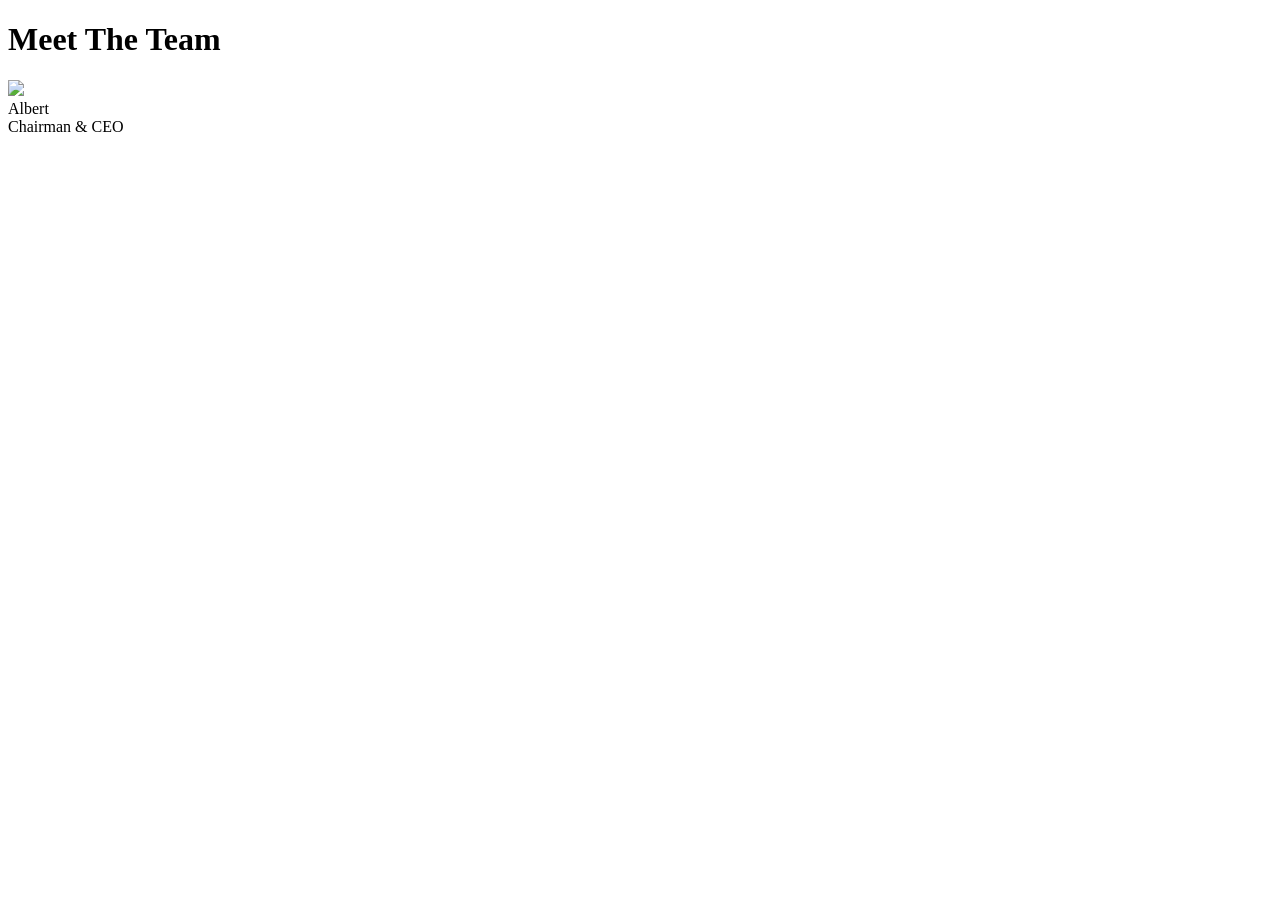
==== meet-the-team.html @ b0cb4a69 "added an html file" ====
<!DOCTYPE html>
<html lang="en">
<head>
  <meta charset="UTF-8">
  <meta name="viewport" content="width=device-width, initial-scale=1.0">
  <title>Meet The Team</title>
  <link rel="stylesheet" href="meet-the-team.css">
</head>
<body>
  <h1>Meet The Team</h1>
  <div class="grid">
    <div class="bio-image-wrapper">
      <img class="blur" src="pexels-nathan-cowley-634021.jpg">
      <div class="description fade">
        <div class="description-content">
          <div class="name">Albert</div>
          <div class="title">Chairman & CEO</div>
        </div>
      </div>
    </div>
  </div>
</body>
</html>
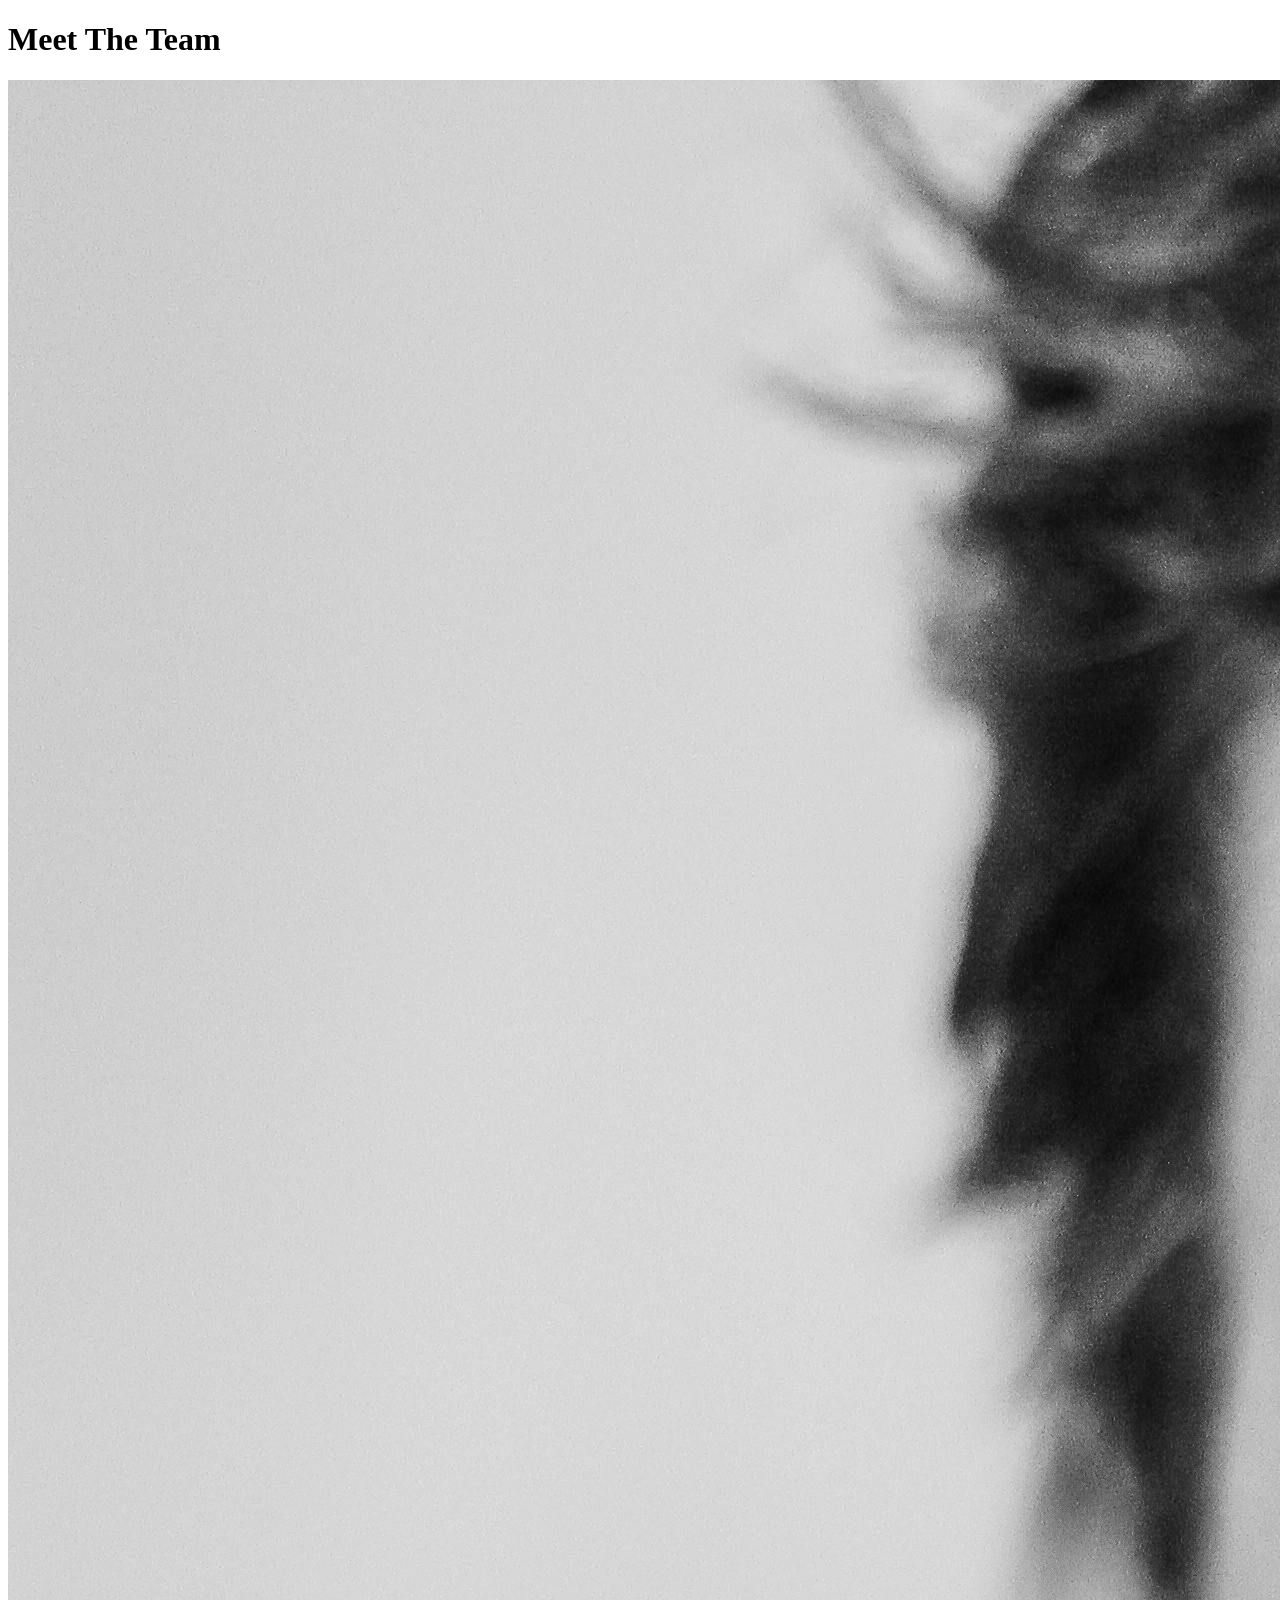
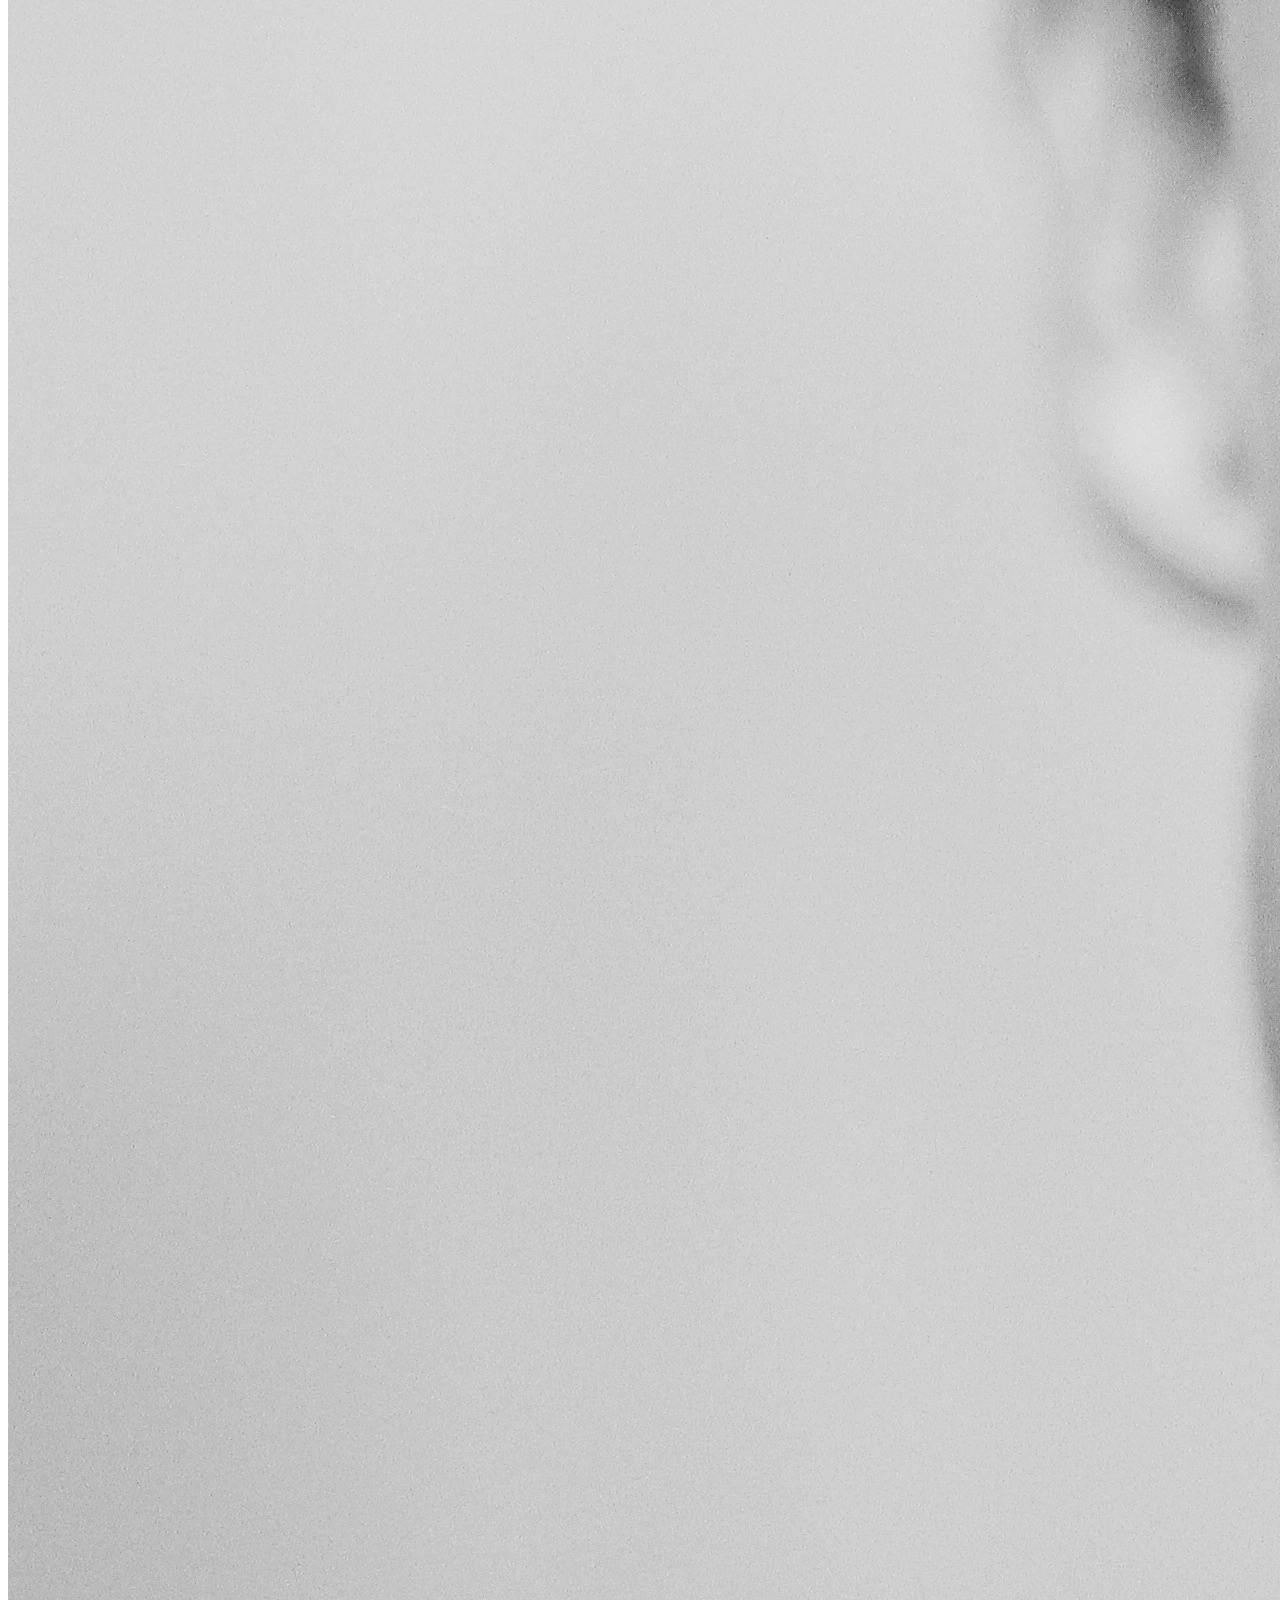
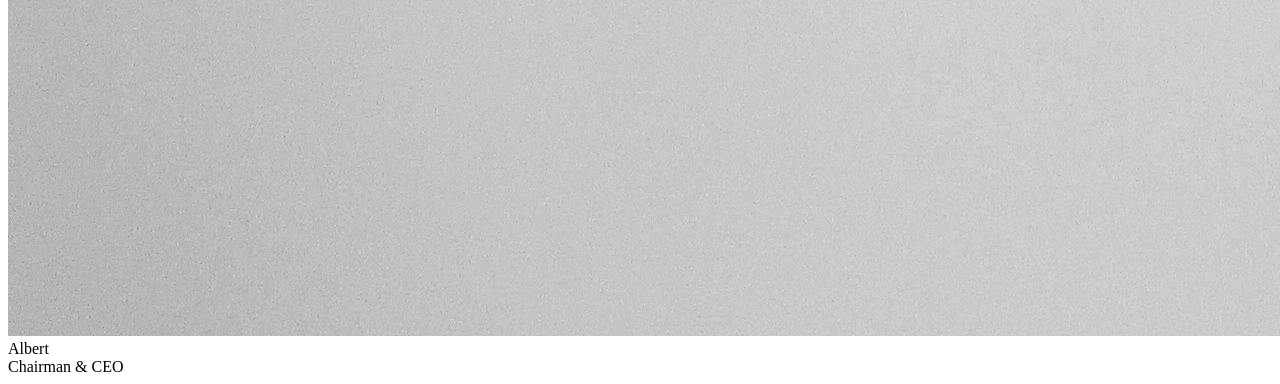
==== commit 30b61eac: "added a folder for the images" ====
--- a/meet-the-team.html
+++ b/meet-the-team.html
@@ -10,7 +10,7 @@
   <h1>Meet The Team</h1>
   <div class="grid">
     <div class="bio-image-wrapper">
-      <img class="blur" src="pexels-nathan-cowley-634021.jpg">
+      <img class="blur" src="images/pexels-nathan-cowley-634021.jpg">
       <div class="description fade">
         <div class="description-content">
           <div class="name">Albert</div>
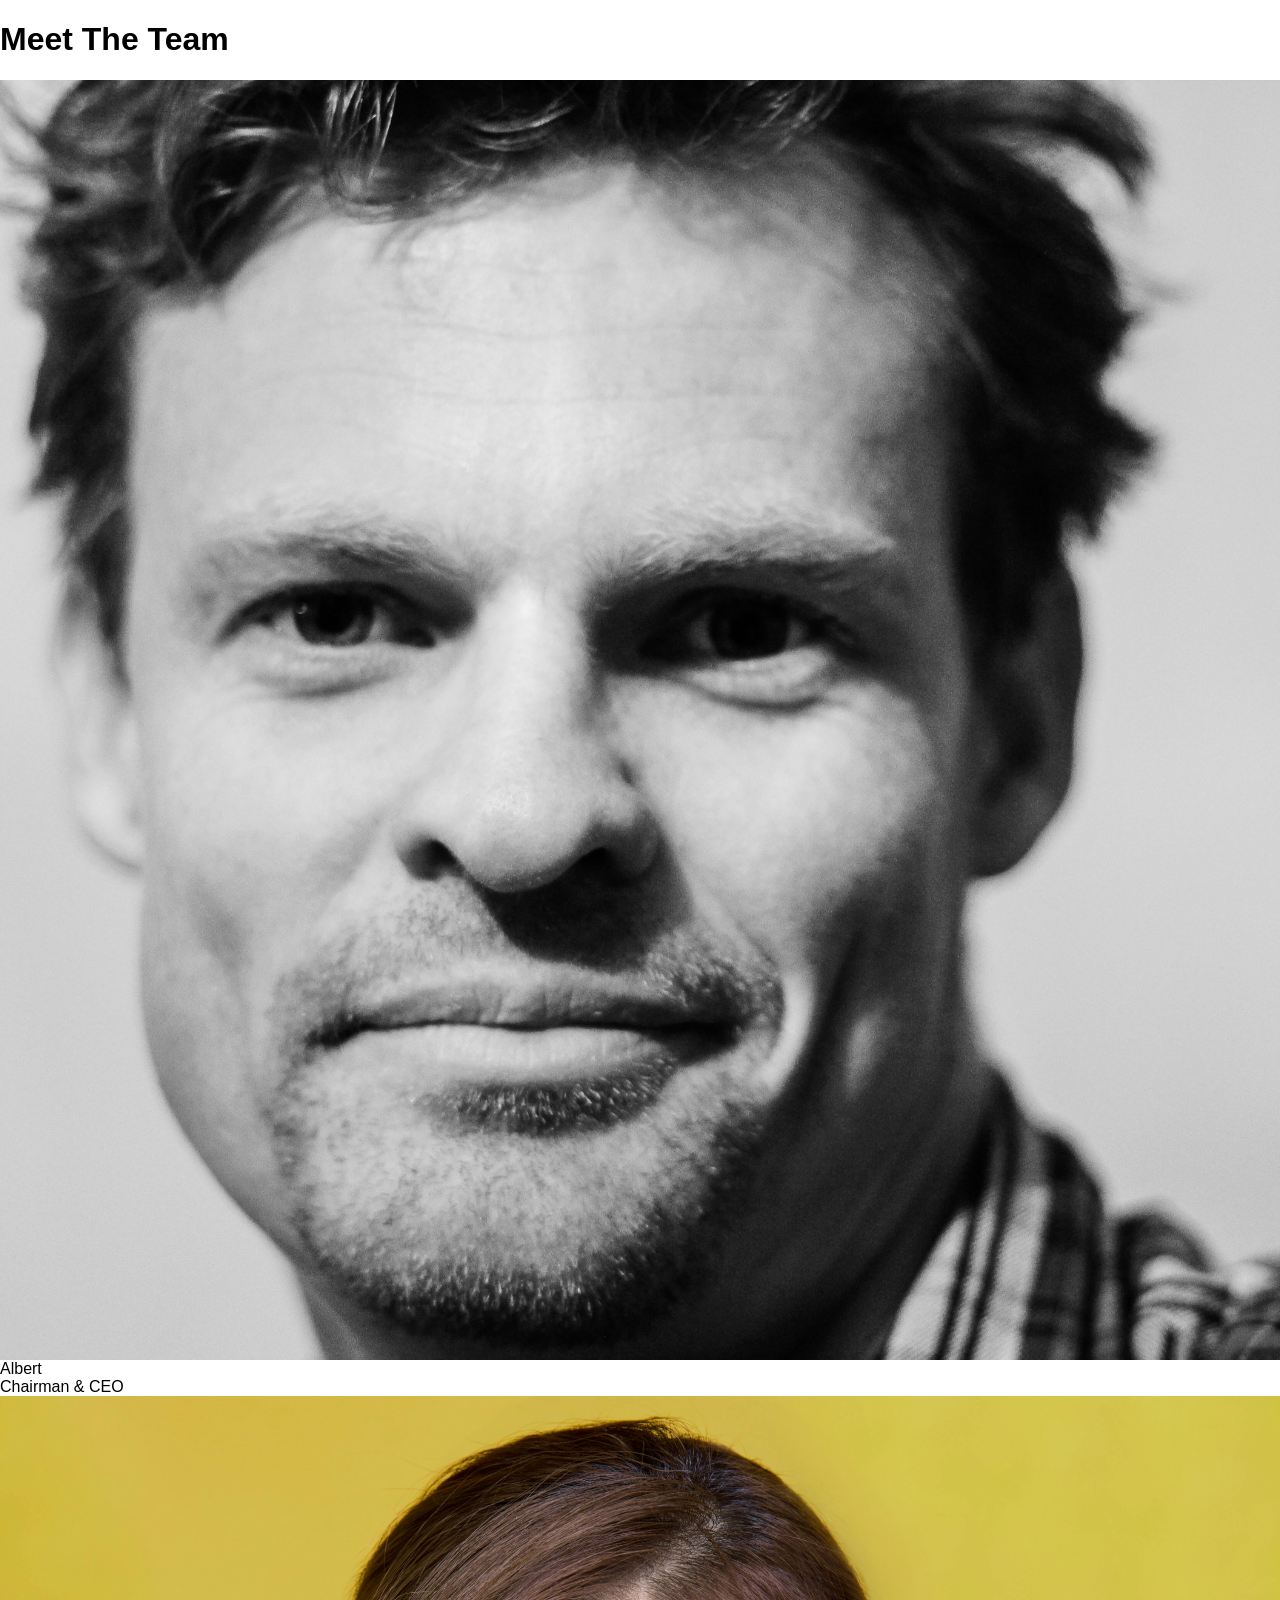
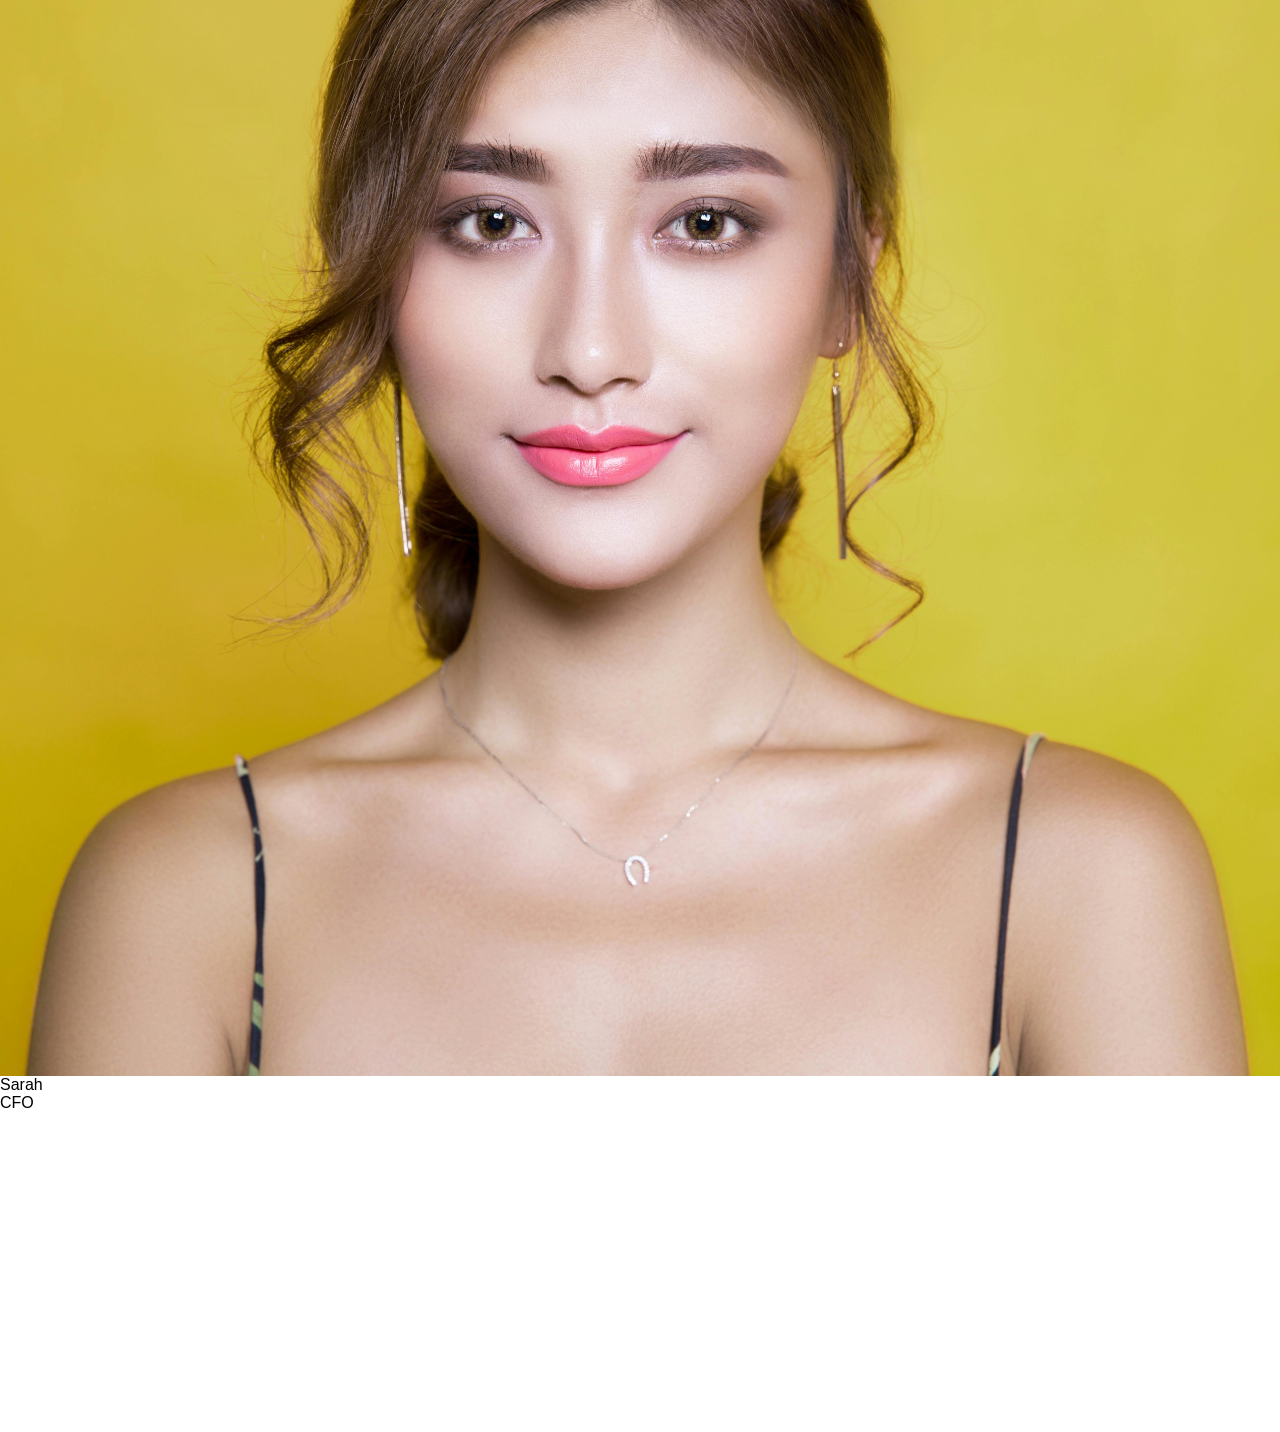
==== commit 05fa2230: "added another .bio-image-container div for the second image" ====
--- a/meet-the-team.html
+++ b/meet-the-team.html
@@ -9,6 +9,7 @@
 <body>
   <h1>Meet The Team</h1>
   <div class="grid">
+    <!--Bio Image 1-->
     <div class="bio-image-wrapper">
       <img class="blur" src="images/pexels-nathan-cowley-634021.jpg">
       <div class="description fade">
@@ -18,6 +19,15 @@
         </div>
       </div>
     </div>
+    <div class="bio-image-wrapper">
+      <img class="blur" src="images/pexels-pixabay-415829.jpg">
+      <div class="description fade">
+        <div class="description-content">
+          <div class="name">Sarah</div>
+          <div class="title">CFO</div>
+        </div>
+      </div>
+    </div>
   </div>
 </body>
 </html>
--- a/meet-the-team.css
+++ b/meet-the-team.css
@@ -0,0 +1,35 @@
+* {
+  font-family: Arial, Helvetica, sans-serif;
+}
+
+body {
+  margin: 0;
+  margin-bottom: 20rem;
+}
+
+.grid {
+  display: grid;
+  grid-template-columns: repeat(auto-fit, (minmax(42vh, 1fr)));
+}
+
+.bio-image-wrapper {
+  display: block;
+  
+  position: relative;
+
+  cursor: pointer;
+
+  gap: 1vw;
+}
+
+.bio-image-wrapper > img {
+  display: block;
+  width: 100%;
+  aspect-ratio: 1/1;
+
+  margin: auto;
+  text-align: center;
+
+  object-fit: cover;
+  object-position: center;
+}
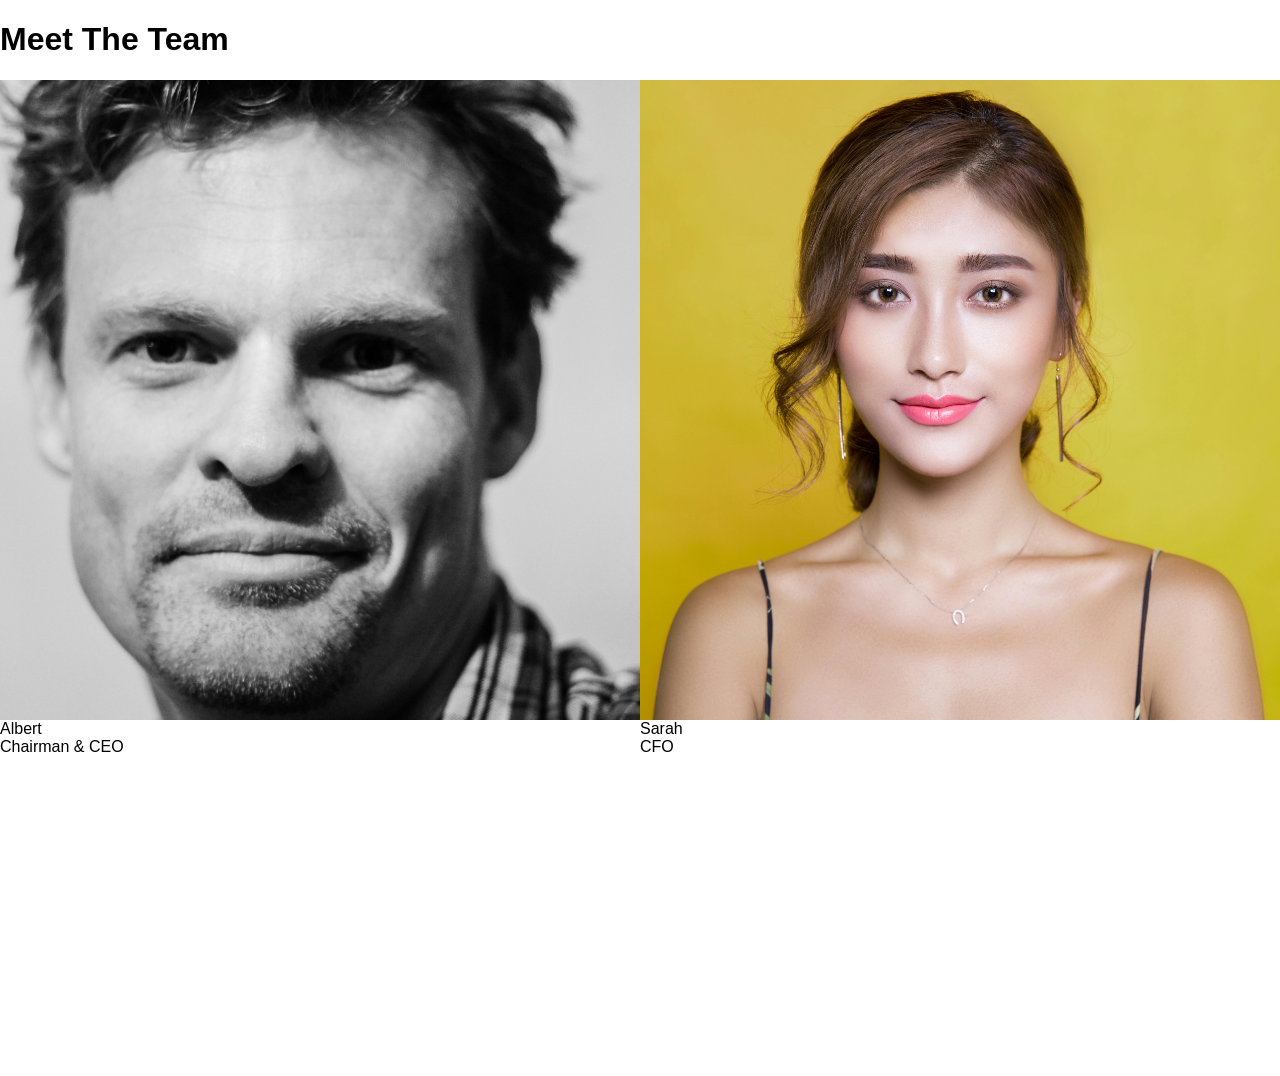
==== commit 222c753d: "updated img class for the second image" ====
--- a/meet-the-team.html
+++ b/meet-the-team.html
@@ -20,7 +20,7 @@
       </div>
     </div>
     <div class="bio-image-wrapper">
-      <img class="blur" src="images/pexels-pixabay-415829.jpg">
+      <img class="zoom blur" src="images/pexels-pixabay-415829.jpg">
       <div class="description fade">
         <div class="description-content">
           <div class="name">Sarah</div>
--- a/meet-the-team.css
+++ b/meet-the-team.css
@@ -9,7 +9,7 @@
 
 .grid {
   display: grid;
-  grid-template-columns: repeat(auto-fit, (minmax(42vh, 1fr)));
+  grid-template-columns: repeat(auto-fit, minmax(42vh, 1fr));
 }
 
 .bio-image-wrapper {
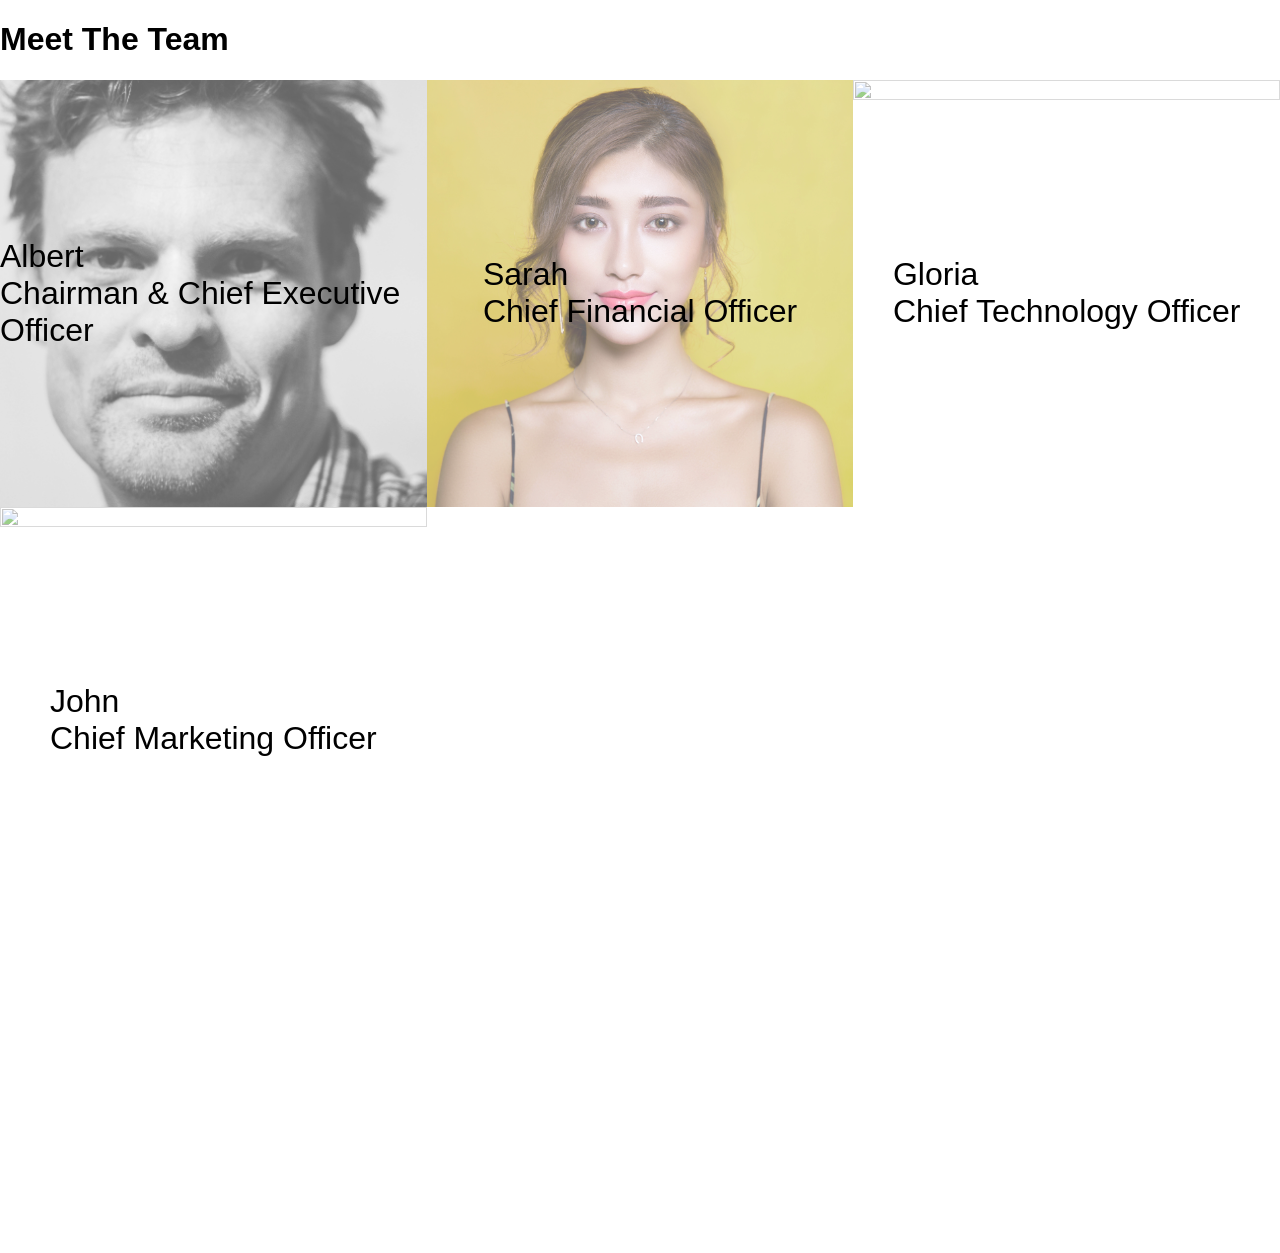
==== commit 7b2e8346: "added 2 new .bio-image-wrapper div containers & edited the titles" ====
--- a/meet-the-team.html
+++ b/meet-the-team.html
@@ -15,16 +15,37 @@
       <div class="description fade">
         <div class="description-content">
           <div class="name">Albert</div>
-          <div class="title">Chairman & CEO</div>
+          <div class="title">Chairman & Chief Executive Officer</div>
         </div>
       </div>
     </div>
+    <!--Bio Image 2-->
     <div class="bio-image-wrapper">
       <img class="zoom blur" src="images/pexels-pixabay-415829.jpg">
       <div class="description fade">
         <div class="description-content">
           <div class="name">Sarah</div>
-          <div class="title">CFO</div>
+          <div class="title">Chief Financial Officer</div>
+        </div>
+      </div>
+    </div>
+    <!--Bio Image 3-->
+    <div class="bio-image-wrapper">
+      <img class="zoom blur" src="images/pexels-andrea-piacquadio-762020.jpg">
+      <div class="description fade">
+        <div class="description-content">
+          <div class="name">Gloria</div>
+          <div class="title">Chief Technology Officer</div>
+        </div>
+      </div>
+    </div>
+    <!--Bio Image 4-->
+    <div class="bio-image-wrapper">
+      <img class="zoom blur" src="images/pexels-justin-shaifer-1222271.jpg">
+      <div class="description fade">
+        <div class="description-content">
+          <div class="name">John</div>
+          <div class="title">Chief Marketing Officer</div>
         </div>
       </div>
     </div>
--- a/meet-the-team.css
+++ b/meet-the-team.css
@@ -32,4 +32,18 @@
 
   object-fit: cover;
   object-position: center;
+}
+
+.bio-image-wrapper > .description {
+  position: absolute;
+
+  inset: 0;
+
+  font-size: 2rem;
+
+  background-color: rgba(255,255,255,.4);
+
+  display: flex;
+  justify-content: center;
+  align-items: center;
 }
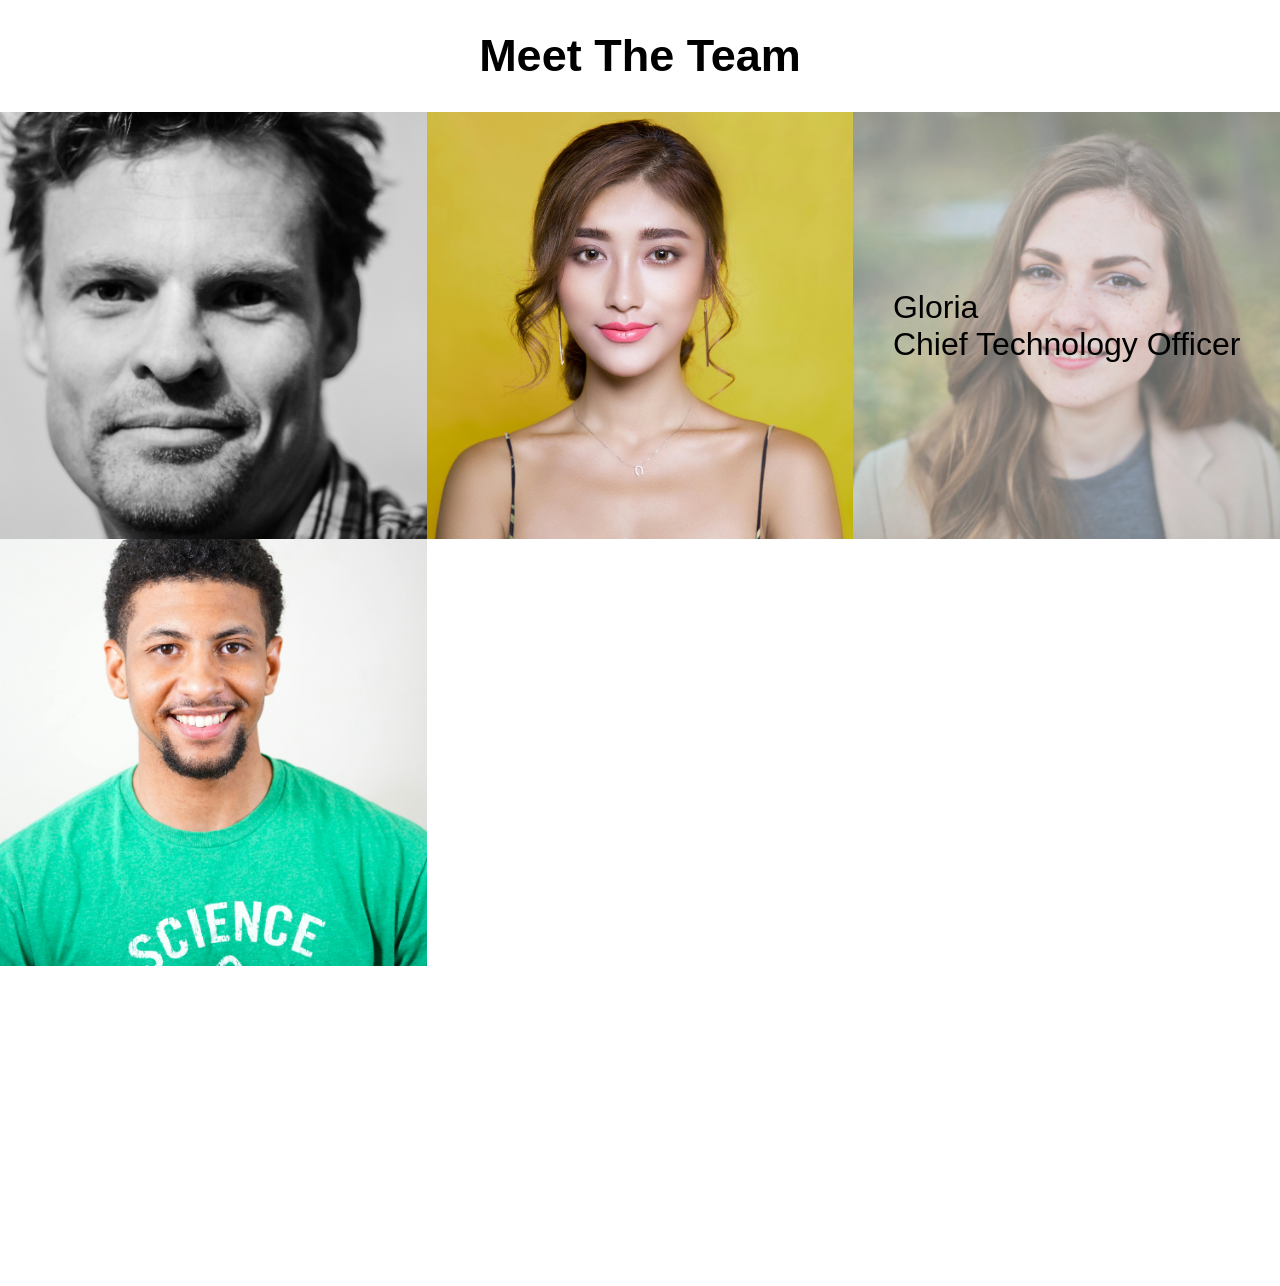
==== commit 8868bc82: "added slide-right class to the description class for Bio Image 3" ====
--- a/meet-the-team.html
+++ b/meet-the-team.html
@@ -31,8 +31,8 @@
     </div>
     <!--Bio Image 3-->
     <div class="bio-image-wrapper">
-      <img class="zoom blur" src="images/pexels-andrea-piacquadio-762020.jpg">
-      <div class="description fade">
+      <img class="blur" src="images/pexels-andrea-piacquadio-762020.jpg">
+      <div class="description slide-right">
         <div class="description-content">
           <div class="name">Gloria</div>
           <div class="title">Chief Technology Officer</div>
--- a/meet-the-team.css
+++ b/meet-the-team.css
@@ -7,15 +7,21 @@
   margin-bottom: 20rem;
 }
 
+h1 {
+  font-size: 5vh;
+  font-weight: bolder;
+  text-align: center;
+}
+
 .grid {
   display: grid;
   grid-template-columns: repeat(auto-fit, minmax(42vh, 1fr));
 }
 
 .bio-image-wrapper {
-  display: block;
-  
   position: relative;
+
+  overflow: hidden;
 
   cursor: pointer;
 
@@ -46,4 +52,28 @@
   display: flex;
   justify-content: center;
   align-items: center;
-}+}
+
+.bio-image-wrapper > img, .bio-image-wrapper > .description {
+  transition: 200ms ease-in-out;
+}
+
+/* Blur Animation */
+.bio-image-wrapper:hover > img.blur {
+  filter: blur(5px);
+}
+
+/* Text Animation Transition */
+.bio-image-wrapper > .description.fade {
+  opacity: 0;
+}
+
+.bio-image-wrapper:hover > .description.fade {
+  opacity: 1;
+}
+
+/* Zoom Animation */
+.bio-image-wrapper:hover > img.zoom {
+  transform: scale(1.1);
+}
+
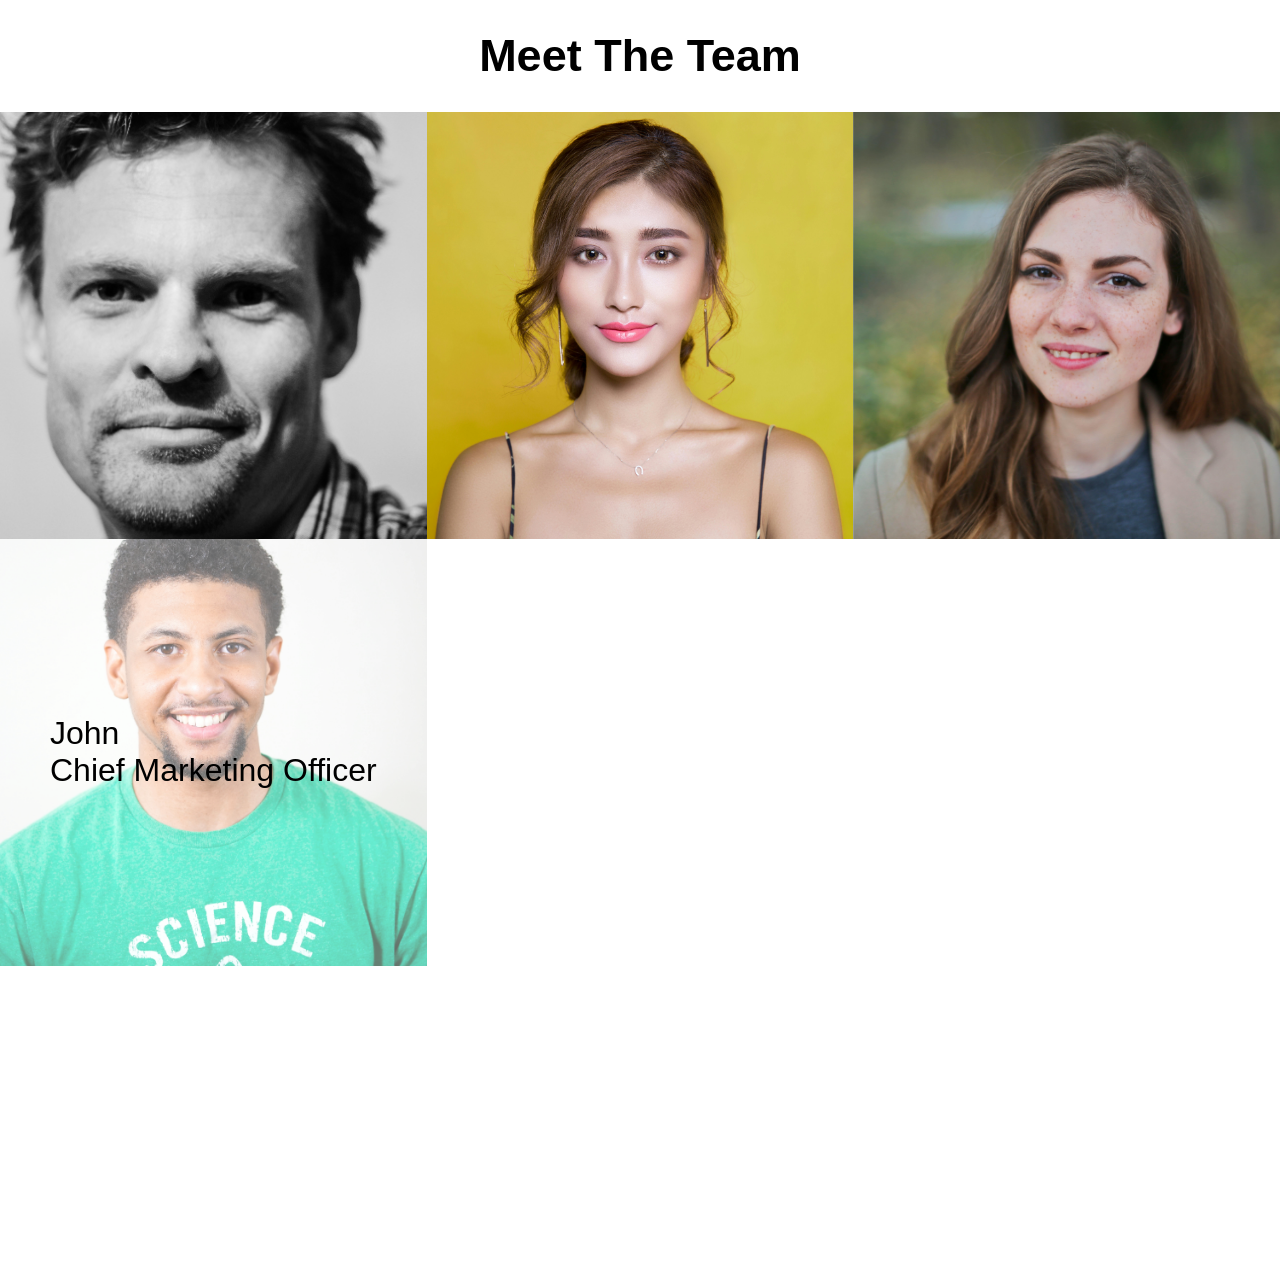
==== commit c6470fbe: "added slide-left class in the description class for bio image 4" ====
--- a/meet-the-team.html
+++ b/meet-the-team.html
@@ -42,7 +42,7 @@
     <!--Bio Image 4-->
     <div class="bio-image-wrapper">
       <img class="zoom blur" src="images/pexels-justin-shaifer-1222271.jpg">
-      <div class="description fade">
+      <div class="description slide-left">
         <div class="description-content">
           <div class="name">John</div>
           <div class="title">Chief Marketing Officer</div>
--- a/meet-the-team.css
+++ b/meet-the-team.css
@@ -77,3 +77,11 @@
   transform: scale(1.1);
 }
 
+/* Slide to the right animation */
+.bio-image-wrapper > .description.slide-right {
+  transform: translate(-100%);
+}
+
+.bio-image-wrapper:hover > .description.slide-right {
+  transform: translate(0);
+}
